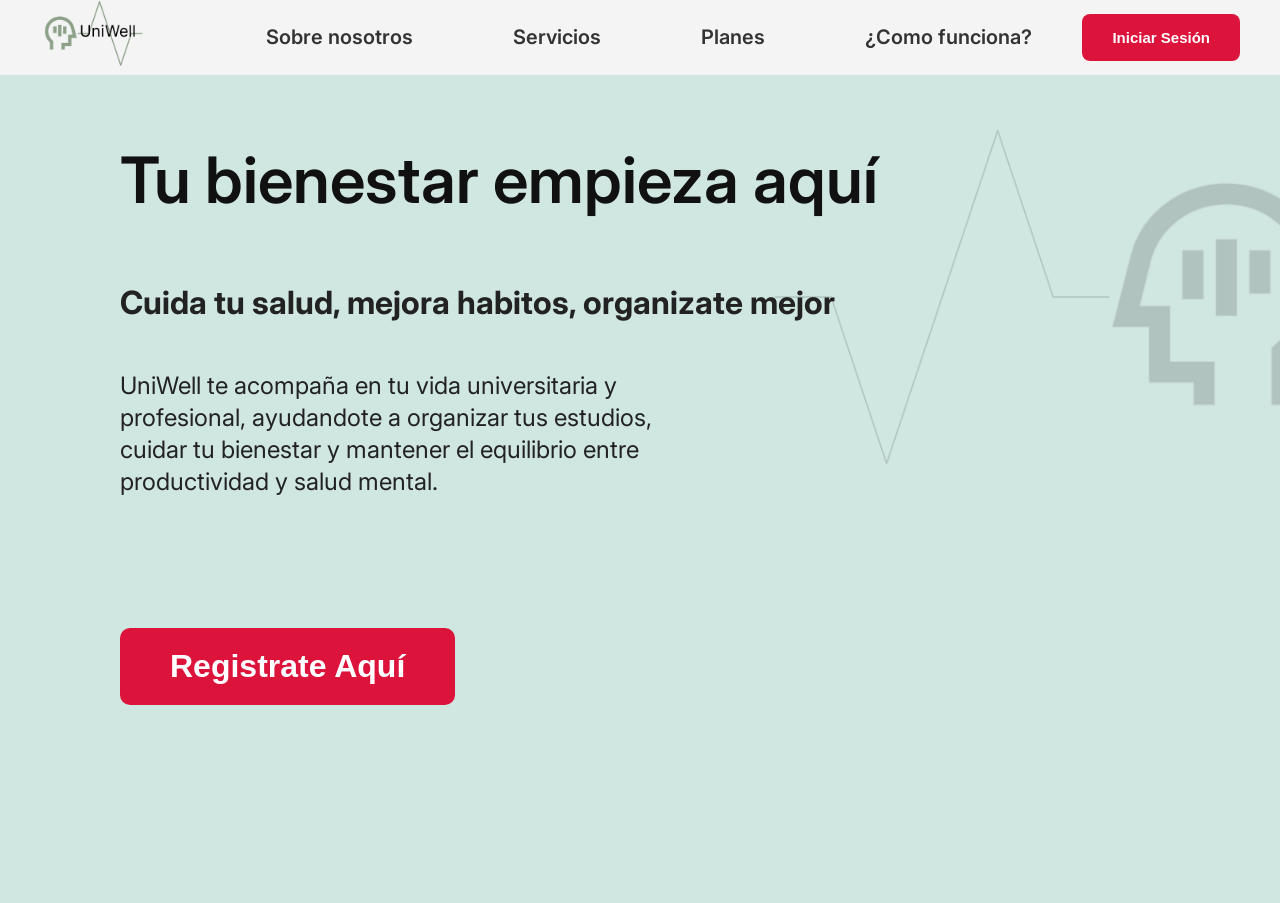
==== public/index.html @ b7017a2a "Elaboración de Landing Page" ====
<!DOCTYPE html>
<html lang="es">
<head>
    <meta charset="UTF-8">
    <meta name="viewport" content="width=device-width, initial-scale=1.0">
    <meta name="description" content="UniWell">
    <title>UniWell</title>
    <link rel="icon" href="favicon.ico" type="image/x-icon">
    <link rel="preconnect" href="https://fonts.googleapis.com">
    <link rel="preconnect" href="https://fonts.gstatic.com" crossorigin>
    <link href="https://fonts.googleapis.com/css2?family=Inter:wght@100;200;300;400;500;600;700;800;900&display=swap"
          rel="stylesheet">
    <link rel="stylesheet" href="assets/styles/styles.css">
</head>

<body>
<header class="header" id="header">

    <div class="LOGO">
        <a href="index.html">
            <img src="assets/images/logo.png" alt="UniWell" class="logo">
        </a>
    </div>


    <nav class="barra-navegacion" id="nav">

        <ul class="elementos-navegacion">
            <li><a href="#"> Sobre nosotros </a></li>
            <li><a href="#"> Servicios </a></li>
            <li><a href="#"> Planes </a></li>
            <li><a href="#"> ¿Como funciona? </a></li>

        </ul>
    </nav>

    <button class="boton-iniciosesion">Iniciar Sesión</button>

</header>

<main>
    <section class="menu-principal">

        <div class="contenido-principal">
            <h1>Tu bienestar empieza aquí</h1>
            <h3>Cuida tu salud, mejora habitos, organizate mejor</h3>
            <p>UniWell te acompaña en tu vida universitaria y profesional, ayudandote a organizar tus estudios, cuidar
                tu bienestar y mantener el equilibrio entre productividad y salud mental.</p>
            <button class="boton-registrarse">Registrate Aquí</button>
        </div>

        <div class="imagen-principal">
            <img src="assets/images/fondo-landing.png" alt="Fondo del Landing Page">

        </div>

    </section>
</main>

<footer>

</footer>

<script src="assets/scripts/main.js"></script>
</body>
</html>
---- public/assets/styles/styles.css ----
* {
    margin: 0;
    padding: 0;
    box-sizing: border-box;
}

body {
    display: flex;
    flex-direction: column;
    font-family: 'Inter', -apple-system, BlinkMacSystemFont, 'Segoe UI', sans-serif;
    background-color: #f4f4f4;
    color: #333;
    line-height: 1.6;
}


h1, h2, h3 {
    margin-bottom: 15px;
    color: #222;
}


button {
    background-color: #007BFF ;
    color: #fff;
    border: none;
    padding: 10px 15px;
    cursor: pointer;
    border-radius: 5px;
}

button:hover {
    background-color: #0056b3;
}

.container {
    max-width: 1200px;
    margin: 0;
    padding: 20px;
    background-color: #fff;
    box-shadow: 0 0 10px rgba(0, 0, 0, 0.1);
    border-radius: 8px;
}


.header {
    display: flex;
    flex-direction: row;
    align-items: center;
    justify-content: space-between;
    color: black;
    padding: 1px 40px;

}

.header .logo {
    height: 65px;
    width: auto;
    object-fit: contain;
}


.barra-navegacion {
    flex: 1;
    display: flex ;
    justify-content: end;
    padding-right: 50px;
}


.elementos-navegacion {
    display: flex;
    list-style: none;
    gap: 100px;
    margin: 0;
    padding: 0;
}

.elementos-navegacion li a {
    position: relative;
    color: #333;
    font-weight: 600;
    font-size: 20px;
    transition: color 0.3s ease;
    text-decoration: none;
    padding-bottom: 5px;
}

.elementos-navegacion li a::after {
    content: "";
    position: absolute;
    left: 0;
    bottom: -20px;
    width: 0;
    height: 3px;
    background-color: darkseagreen;
    transition: width 0.3s ease;
    border-radius: 3px;
}


.elementos-navegacion li a:hover {
    color: darkseagreen;
}

.elementos-navegacion li a:hover::after {
    width: 100%;
}

.boton-iniciosesion {
    background-color: crimson;
    color: #fff;
    border: none;
    padding: 15px 30px;
    cursor: pointer;
    border-radius: 8px;
    font-weight:600;
    font-size: 15px;
    transition: background-color 0.3s ease, transform 0.2s ease;
    display: flex;
    align-items: center;
}

.boton-iniciosesion:hover {
    background-color: brown;
    transform: translateY(-2px);
}

.menu-principal {
    display: flex;
    align-items: flex-start;
    justify-content: space-between;
    background: #cfe6e1;
    padding:  0 120px;
    min-height: 92vh;
}

.contenido-principal{
    max-width: 600px;
}

.contenido-principal h1 {
    font-size: 4rem;
    font-weight: 600;
    color: #111;
    line-height: 1.1;
    white-space: nowrap;
    margin: 70px 0;
}

.contenido-principal h3{
    font-size: 2rem;
    color: #222;
    margin-bottom: 50px;
    line-height: 1.1;
    white-space: nowrap;
}

.contenido-principal p{
    font-size: 1.5rem;
    color: #222;
    line-height: 2rem;
    margin: 50px 0;
}


.boton-registrarse {
    background-color: crimson;
    color: white;
    border: none;
    padding: 20px 50px;
    font-size: 2rem;
    font-weight: bold;
    border-radius: 10px;
    cursor: pointer;
    transition: all 0.3s ease;
    margin-top: 80px;
}

.boton-registrarse:hover {
    background-color: brown;
    transform: translateY(-3px);
}

.imagen-principal img {
    width: 50vw;
    height: auto;
    opacity: 0.8;
}
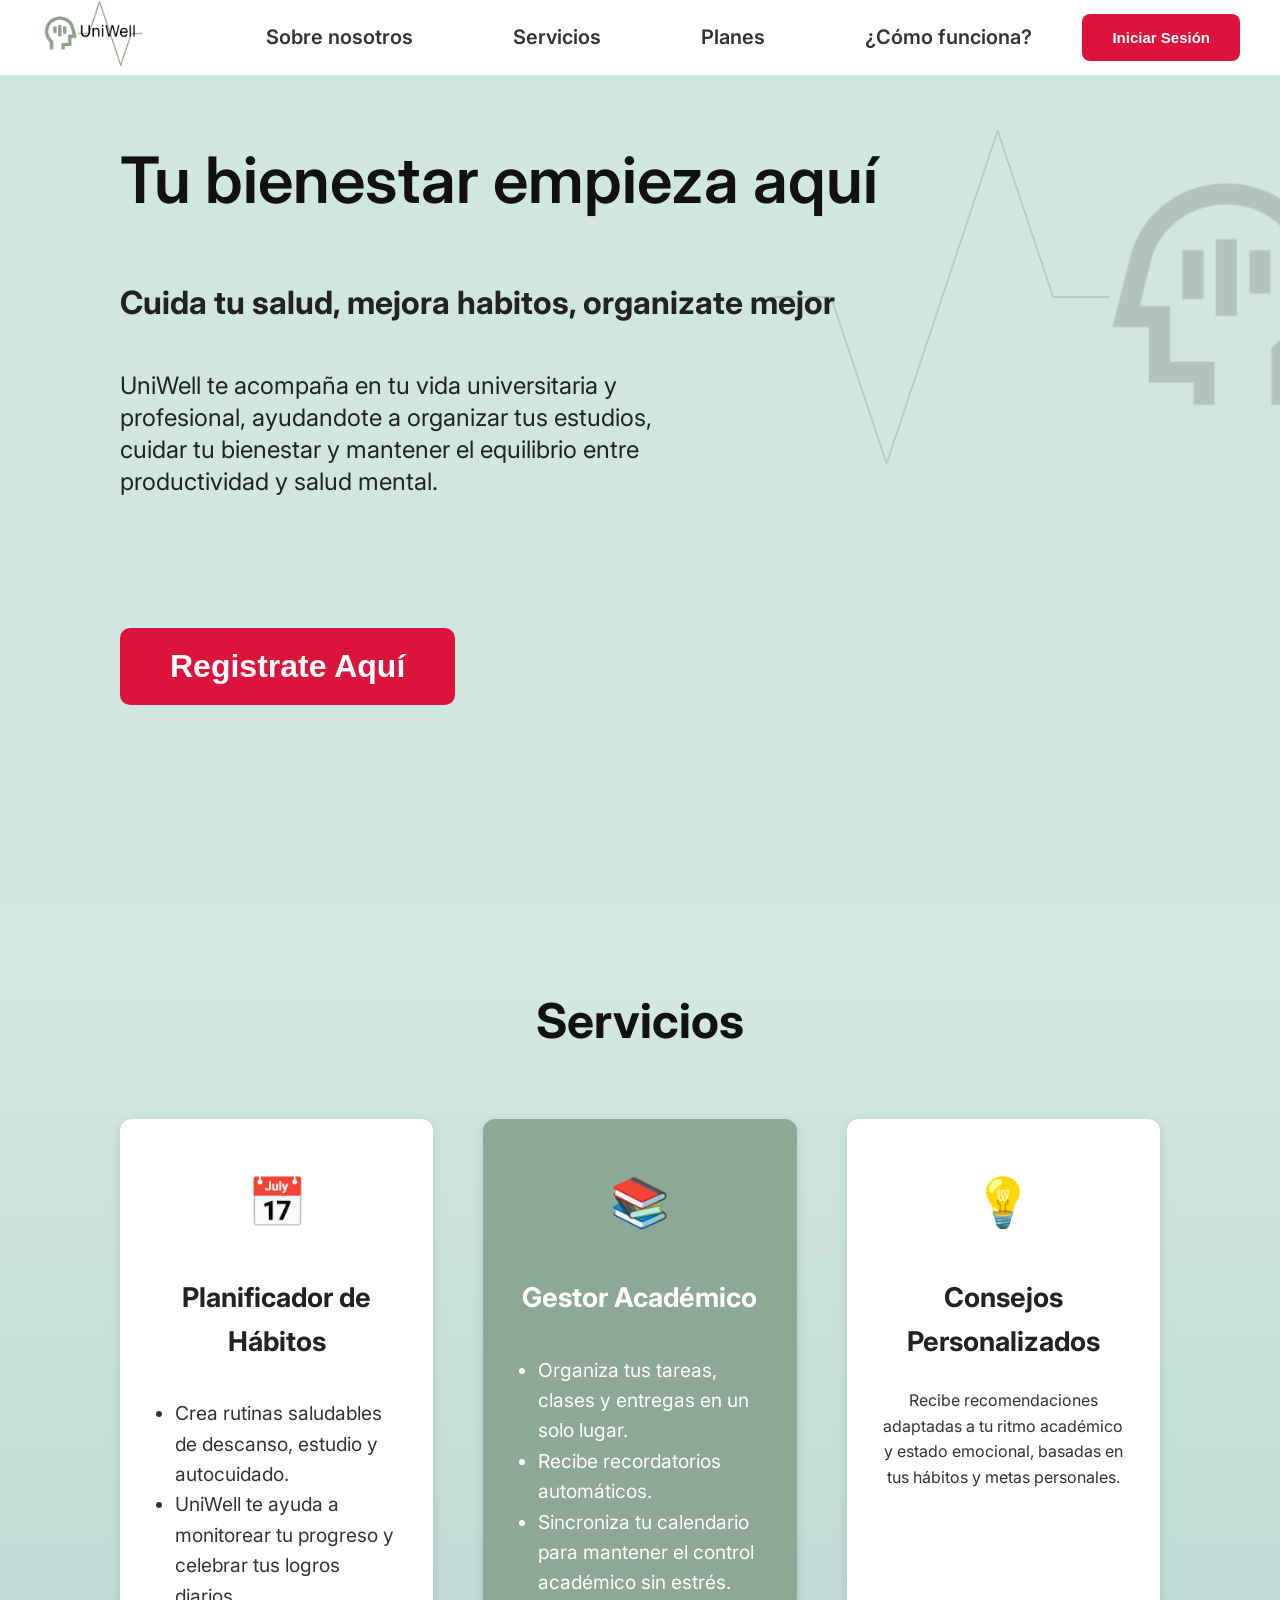
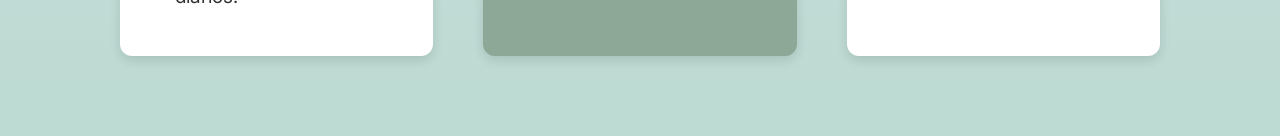
==== commit 56c6d4ff: "" ====
--- a/public/index.html
+++ b/public/index.html
@@ -14,6 +14,7 @@
 </head>
 
 <body>
+
 <header class="header" id="header">
 
     <div class="LOGO">
@@ -22,21 +23,35 @@
         </a>
     </div>
 
-
     <nav class="barra-navegacion" id="nav">
-
         <ul class="elementos-navegacion">
-            <li><a href="#"> Sobre nosotros </a></li>
-            <li><a href="#"> Servicios </a></li>
-            <li><a href="#"> Planes </a></li>
-            <li><a href="#"> ¿Como funciona? </a></li>
-
+            <li><a href="#">Sobre nosotros</a></li>
+            <li><a href="#servicios">Servicios</a></li>
+            <li><a href="#">Planes</a></li>
+            <li><a href="#">¿Cómo funciona?</a></li>
         </ul>
     </nav>
 
     <button class="boton-iniciosesion">Iniciar Sesión</button>
 
+    <div class="hamburguesa" id="hamburguesa">
+        <span></span>
+        <span></span>
+        <span></span>
+    </div>
+
+    <nav class="nav-movil" id="navMovil">
+        <ul>
+            <li><a href="#">Sobre nosotros</a></li>
+            <li><a href="#servicios">Servicios</a></li>
+            <li><a href="#">Planes</a></li>
+            <li><a href="#">¿Cómo funciona?</a></li>
+        </ul>
+    </nav>
+
 </header>
+
+<!--Menu principal-->
 
 <main>
     <section class="menu-principal">
@@ -55,6 +70,57 @@
         </div>
 
     </section>
+
+<!--Sobre nosotros-->
+
+
+
+
+
+<!--Servicios-->
+    <section class="servicios" id="servicios">
+    <h2 class="serv-titulo">Servicios</h2>
+
+    <div class="serv-contenedor">
+
+        <!-- Tarjeta izquierda -->
+        <div class="serv-tarjeta">
+            <div class="icono">📅</div>
+            <h3>Planificador de Hábitos</h3>
+            <ul>
+                <li>Crea rutinas saludables de descanso, estudio y autocuidado.</li>
+                <li>UniWell te ayuda a monitorear tu progreso y celebrar tus logros diarios.</li>
+            </ul>
+        </div>
+
+        <!-- Tarjeta central (verde) -->
+        <div class="serv-tarjeta central">
+            <div class="icono">📚</div>
+            <h3>Gestor Académico</h3>
+            <ul>
+                <li>Organiza tus tareas, clases y entregas en un solo lugar.</li>
+                <li>Recibe recordatorios automáticos.</li>
+                <li>Sincroniza tu calendario para mantener el control académico sin estrés.</li>
+            </ul>
+        </div>
+
+        <!-- Tarjeta derecha -->
+        <div class="serv-tarjeta">
+            <div class="icono">💡</div>
+            <h3>Consejos Personalizados</h3>
+            <p>Recibe recomendaciones adaptadas a tu ritmo académico y estado emocional, basadas en tus hábitos y metas personales.</p>
+           
+        </div>
+
+    </div>
+</section>
+
+<!--Planes-->
+
+
+
+<!--Como Funciona-->
+
 </main>
 
 <footer>
--- a/public/assets/styles/styles.css
+++ b/public/assets/styles/styles.css
@@ -50,6 +50,10 @@
     justify-content: space-between;
     color: black;
     padding: 1px 40px;
+    position: sticky;
+    top: 0;
+    z-index: 1000;
+    background-color: white; 
 
 }
 
@@ -58,6 +62,53 @@
     width: auto;
     object-fit: contain;
 }
+
+.hamburguesa {
+    display: none;
+    flex-direction: column;
+    gap: 6px;
+    cursor: pointer;
+}
+
+.hamburguesa span {
+    width: 28px;
+    height: 3px;
+    background: #222;
+    border-radius: 5px;
+    transition: all 0.3s ease;
+}
+
+.nav-movil {
+    display: none;
+    position: fixed;
+    top: 75px;
+    right: 0;
+    width: 100%;
+    background: white;
+    padding: 20px 0;
+    box-shadow: 0 5px 10px rgba(0,0,0,0.1);
+    z-index: 900;
+    text-align: center;
+}
+
+.nav-movil ul {
+    list-style: none;
+    display: flex;
+    flex-direction: column;
+    gap: 25px;
+}
+
+.nav-movil a {
+    text-decoration: none;
+    color: #222;
+    font-size: 1.4rem;
+    font-weight: 600;
+}
+
+.nav-activo {
+    display: block;
+}
+
 
 
 .barra-navegacion {
@@ -125,6 +176,9 @@
     background-color: brown;
     transform: translateY(-2px);
 }
+
+
+/*MENU PRINCIPAL*/
 
 .menu-principal {
     display: flex;
@@ -189,8 +243,160 @@
 }
 
 
-
-
-
-
-
+/*SOBRE NOSOTROS*/
+
+
+/*SERVICIOS*/
+
+.servicios {
+    padding: 80px 0;
+    text-align: center;
+    background: linear-gradient(180deg, #d5e9e4, #bcd9d2);
+}
+
+.serv-titulo {
+    font-size: 3rem;
+    margin-bottom: 60px;
+    color: #111;
+}
+
+.serv-contenedor {
+    display: flex;
+    justify-content: space-between;
+    align-items: stretch;
+    gap: 50px;
+    padding: 0 120px;
+}
+
+
+.serv-tarjeta {
+    flex: 1;
+    max-width: 380px;      
+    min-height: 330px;     
+    background: white;
+    padding: 45px 35px;
+    border-radius: 12px;
+    box-shadow: 0 4px 12px rgba(0,0,0,0.12);
+    text-align: center;
+    display: flex;
+    flex-direction: column;
+    justify-content: flex-start;
+    transition: transform 0.3s ease;
+}
+
+.serv-tarjeta:hover {
+    transform: translateY(-5px);
+    cursor: pointer;
+}
+
+.serv-tarjeta h3 {
+    font-size: 1.7rem;
+    margin-top: 20px;
+    margin-bottom: 25px;
+    color: #222;
+}
+
+.serv-tarjeta ul {
+    font-size: 1.2rem;
+    line-height: 1.9rem;
+    margin-top: 10px;
+    padding-left: 20px;
+    text-align: left;
+}
+
+.central {
+    background: #8ea897;
+    color: white;
+}
+
+.central h3,
+.central ul li {
+    color: white;
+}
+
+.icono {
+    font-size: 3rem;
+    margin-bottom: 15px;
+}
+
+/*  RESPONSIVE  */
+@media (max-width: 1100px) {
+
+    .menu-principal {
+        flex-direction: column;
+        text-align: center;
+        padding: 40px 20px;
+    }
+
+    .contenido-principal h1 {
+        font-size: 3rem;
+        white-space: normal;
+    }
+
+    .contenido-principal h3 {
+        font-size: 1.5rem;
+        white-space: normal;
+    }
+
+    .contenido-principal p {
+        font-size: 1.2rem;
+        line-height: 1.6rem;
+        margin-top: 20px;
+    }
+
+    .imagen-principal img {
+        width: 80%;
+        margin-top: 40px;
+    }
+
+    .barra-navegacion {
+        display: none;
+    }
+
+    .boton-iniciosesion {
+        display: none;
+    }
+
+    .hamburguesa {
+        display: flex;
+    }
+}
+
+@media (max-width: 768px) {
+    .serv-contenedor {
+        flex-direction: column;
+        padding: 0 30px;
+    }
+
+    .serv-tarjeta {
+        max-width: 100%;
+        width: 95%;
+    }
+}
+
+@media (max-width: 480px) {
+
+    .contenido-principal h1 {
+        font-size: 2.2rem;
+    }
+
+    .contenido-principal h3 {
+        font-size: 1.3rem;
+    }
+
+    .boton-registrarse {
+        font-size: 1.4rem;
+        padding: 15px 30px;
+    }
+
+    .icono {
+        font-size: 2.4rem;
+    }
+
+    .serv-tarjeta {
+        padding: 35px 25px;
+        min-height: 280px;
+    }
+}
+
+
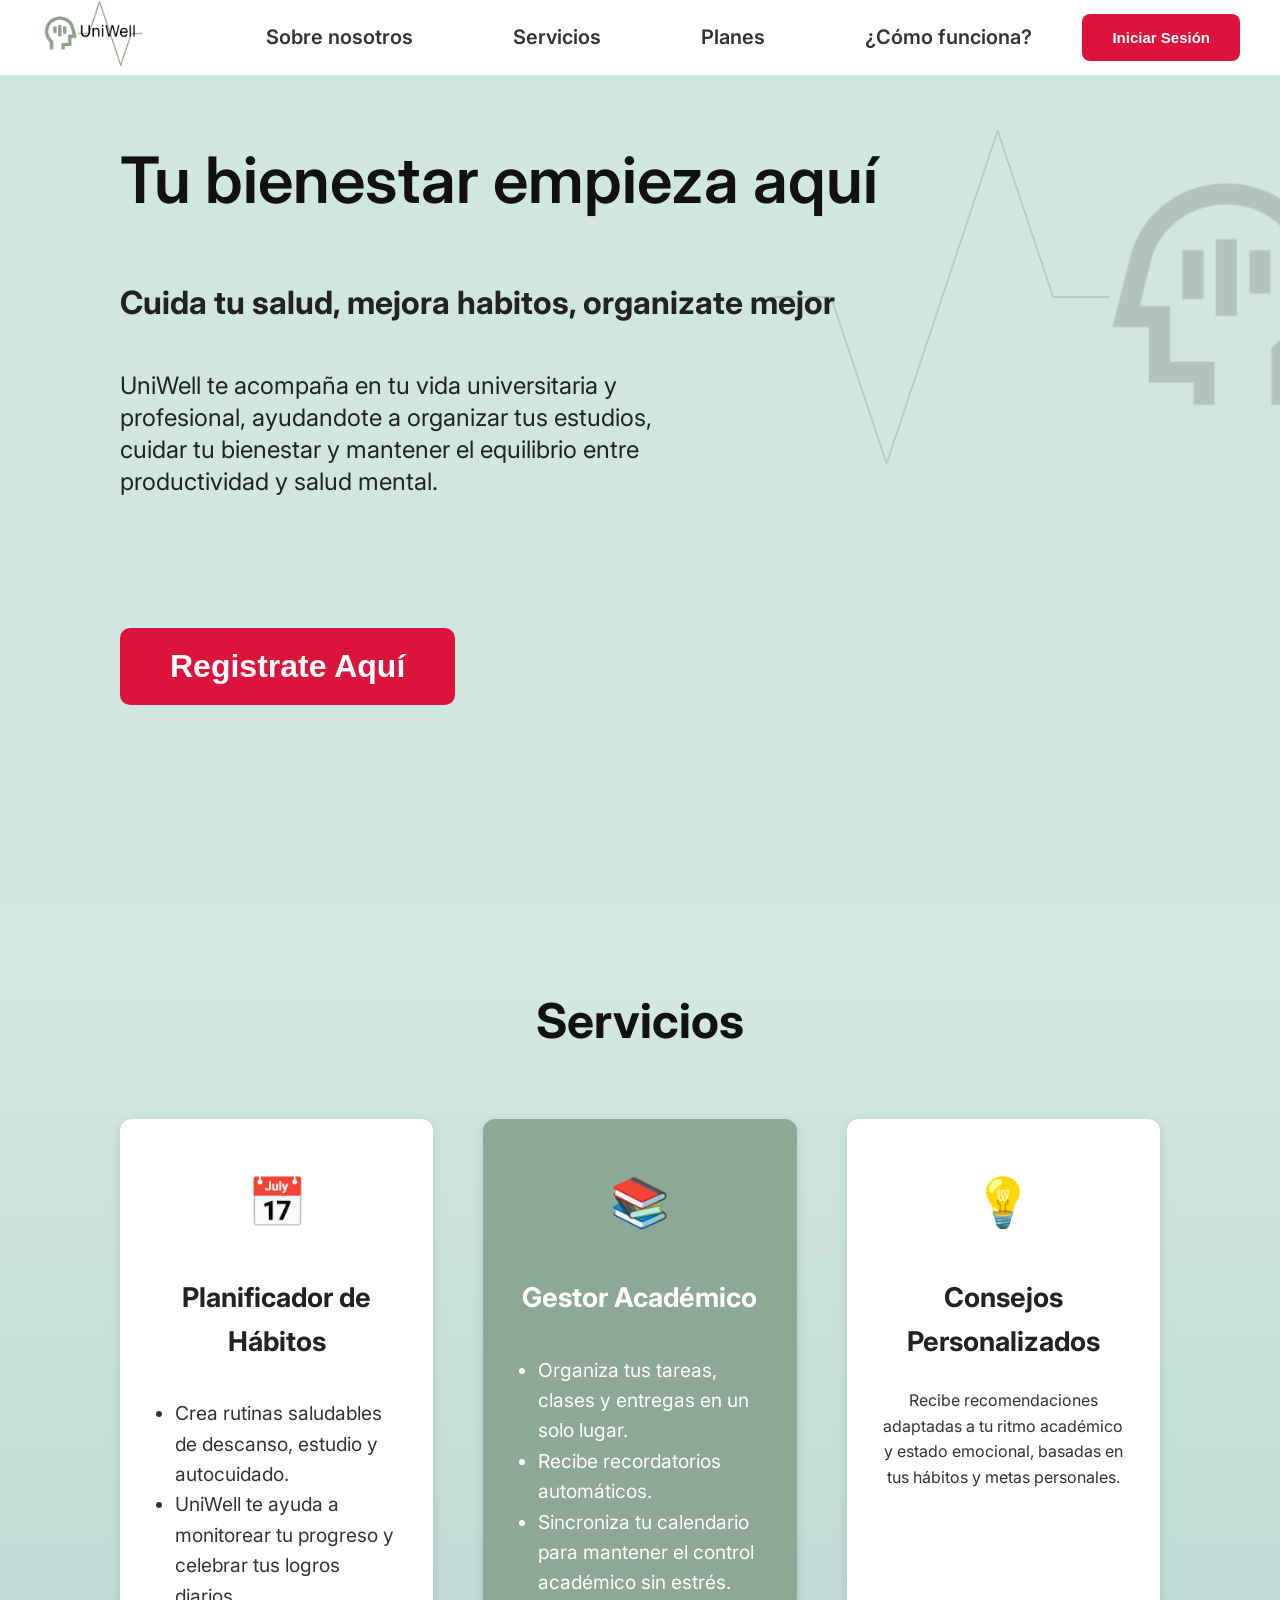
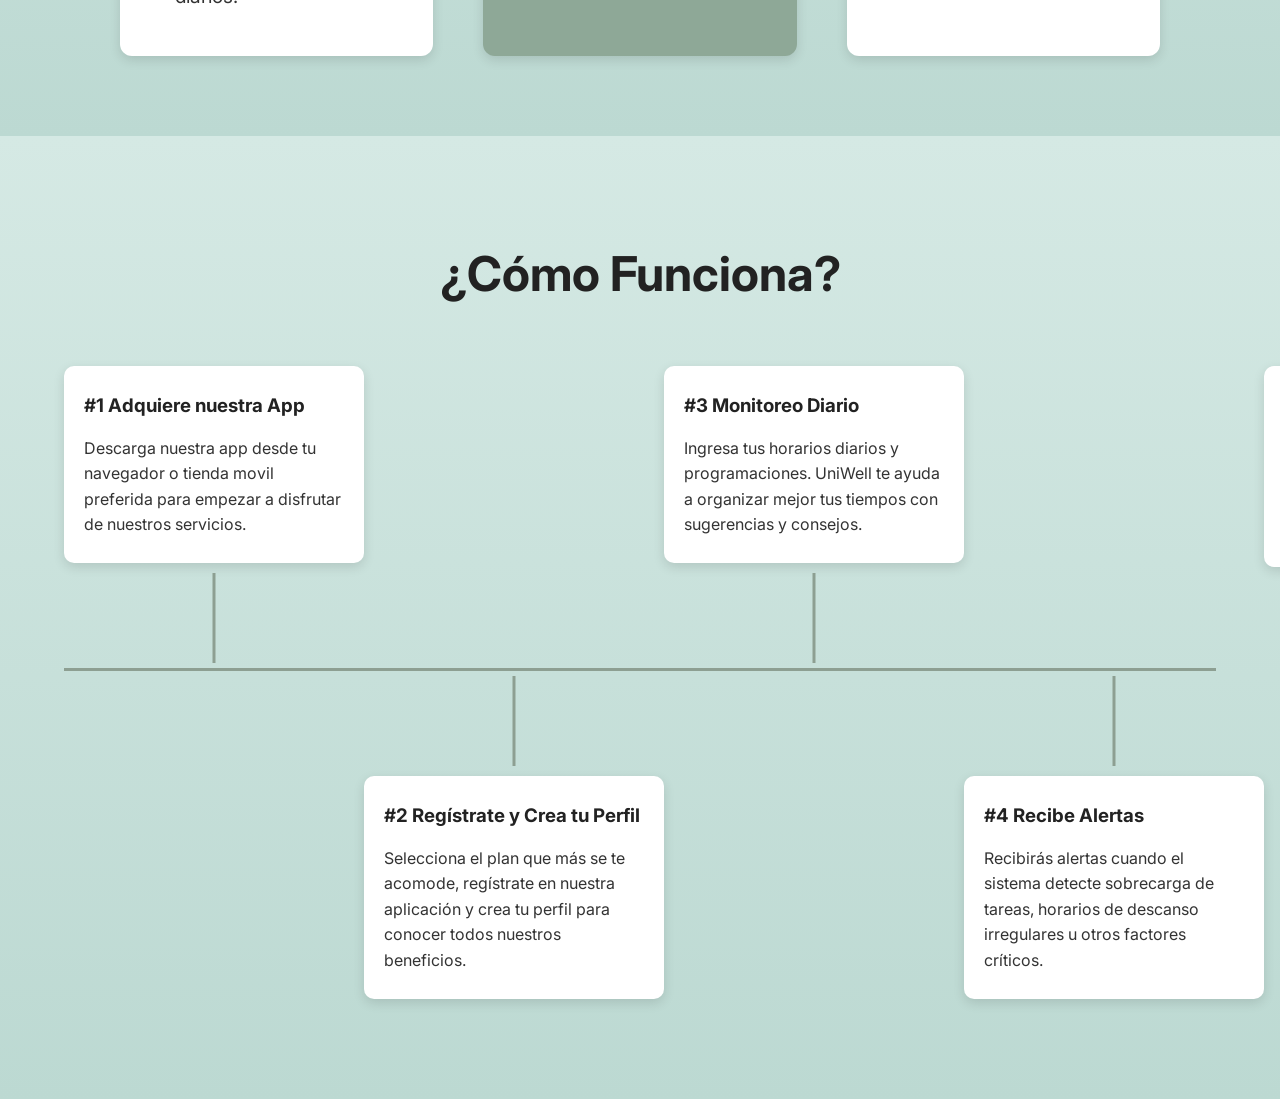
==== commit 61480348: "commit" ====
--- a/public/index.html
+++ b/public/index.html
@@ -27,7 +27,7 @@
         <ul class="elementos-navegacion">
             <li><a href="#">Sobre nosotros</a></li>
             <li><a href="#servicios">Servicios</a></li>
-            <li><a href="#">Planes</a></li>
+            <li><a href="#funciona">Planes</a></li>
             <li><a href="#">¿Cómo funciona?</a></li>
         </ul>
     </nav>
@@ -120,6 +120,55 @@
 
 
 <!--Como Funciona-->
+<section class="funciona" id="funciona">
+    <h2 class="funciona-titulo">¿Cómo Funciona?</h2>
+
+    <div class="funciona-linea"></div>
+
+    <div class="funciona-contenedor">
+
+        <!-- Paso 1 -->
+        <div class="funciona-item arriba">
+            <div class="funciona-tarjeta">
+                <h3>#1 Adquiere nuestra App</h3>
+                <p>Descarga nuestra app desde tu navegador o tienda movil preferida para empezar a disfrutar de nuestros servicios.</p>
+            </div>
+        </div>
+
+        <!-- Paso 2 -->
+        <div class="funciona-item abajo">
+            <div class="funciona-tarjeta">
+                <h3>#2 Regístrate y Crea tu Perfil</h3>
+                <p>Selecciona el plan que más se te acomode, regístrate en nuestra aplicación y crea tu perfil para conocer todos nuestros beneficios.</p>
+            </div>
+        </div>
+
+        <!-- Paso 3 -->
+        <div class="funciona-item arriba">
+            <div class="funciona-tarjeta">
+                <h3>#3 Monitoreo Diario</h3>
+                <p>Ingresa tus horarios diarios y programaciones. UniWell te ayuda a organizar mejor tus tiempos con sugerencias y consejos.</p>
+            </div>
+        </div>
+
+        <!-- Paso 4 -->
+        <div class="funciona-item abajo">
+            <div class="funciona-tarjeta">
+                <h3>#4 Recibe Alertas</h3>
+                <p>Recibirás alertas cuando el sistema detecte sobrecarga de tareas, horarios de descanso irregulares u otros factores críticos.</p>
+            </div>
+        </div>
+
+        <!-- Paso 5 -->
+        <div class="funciona-item arriba">
+            <div class="funciona-tarjeta">
+                <h3>#5 Cumple con tus Metas Diarias</h3>
+                <p>UniWell te recomienda nuevas rutinas y pausas saludables para mantener tu energía y bienestar.</p>
+            </div>
+        </div>
+
+    </div>
+</section>
 
 </main>
 
--- a/public/assets/styles/styles.css
+++ b/public/assets/styles/styles.css
@@ -319,6 +319,78 @@
     margin-bottom: 15px;
 }
 
+/*COMO FUNCIONA*/
+
+.funciona {
+    padding: 100px 0;
+    background: linear-gradient(180deg, #d5e9e4, #bcd9d2);
+    text-align: center;
+}
+
+.funciona-titulo {
+    font-size: 3rem;
+    margin-bottom: 40px;
+}
+
+.funciona-linea {
+    width: 90%;
+    height: 3px;
+    background-color: #8d9f92;
+    margin: 200px auto;
+    transform: translateY(155px);
+}
+
+.funciona-contenedor {
+    display: flex;
+    justify-content: space-between;
+    align-items: flex-start;
+    width: 90%;
+    margin: 0 auto;
+}
+
+.funciona-tarjeta {
+    width: 300px;
+    background: white;
+    padding: 25px 20px;
+    border-radius: 10px;
+    box-shadow: 0 4px 12px rgba(0,0,0,0.12);
+    text-align: left;
+}
+
+.funciona-item {
+    position: relative;
+}
+
+.funciona-item.arriba {
+    transform: translateY(-350px);
+    margin-bottom: 0;
+}
+.funciona-item.arriba::after {
+    content: "";
+    position: absolute;
+    top: calc(100% + 10px);   
+    left: 50%;
+    width: 3px;
+    height: 90px;
+    background-color: #8d9f92;
+    transform: translateX(-50%);
+}
+
+.funciona-item.abajo {
+    margin-top: 60px;
+}
+.funciona-item.abajo::before {
+    content: "";
+    position: absolute;
+    bottom: calc(100% + 10px);   
+    left: 50%;
+    width: 3px;
+    height: 90px;
+    background-color: #8d9f92;
+    transform: translateX(-50%);
+}
+
+
 /*  RESPONSIVE  */
 @media (max-width: 1100px) {
 
@@ -398,5 +470,38 @@
         min-height: 280px;
     }
 }
-
-
+@media (max-width: 1100px) {
+    .funciona-contenedor {
+        flex-direction: column;
+        gap: 90px;
+        padding: 0 20px;
+    }
+
+    .funciona-tarjeta {
+        width: 90%;
+        max-width: 450px;
+        text-align: center;
+    }
+
+    .funciona-item.arriba::after,
+    .funciona-item.abajo::before {
+        height: 40px;
+    }
+}
+
+@media (max-width: 480px) {
+    .funciona-tarjeta {
+        width: 95%;
+        padding: 20px;
+    }
+
+    .funciona-tarjeta h3 {
+        font-size: 1rem;
+    }
+
+    .funciona-tarjeta p {
+        font-size: 0.9rem;
+    }
+}
+
+
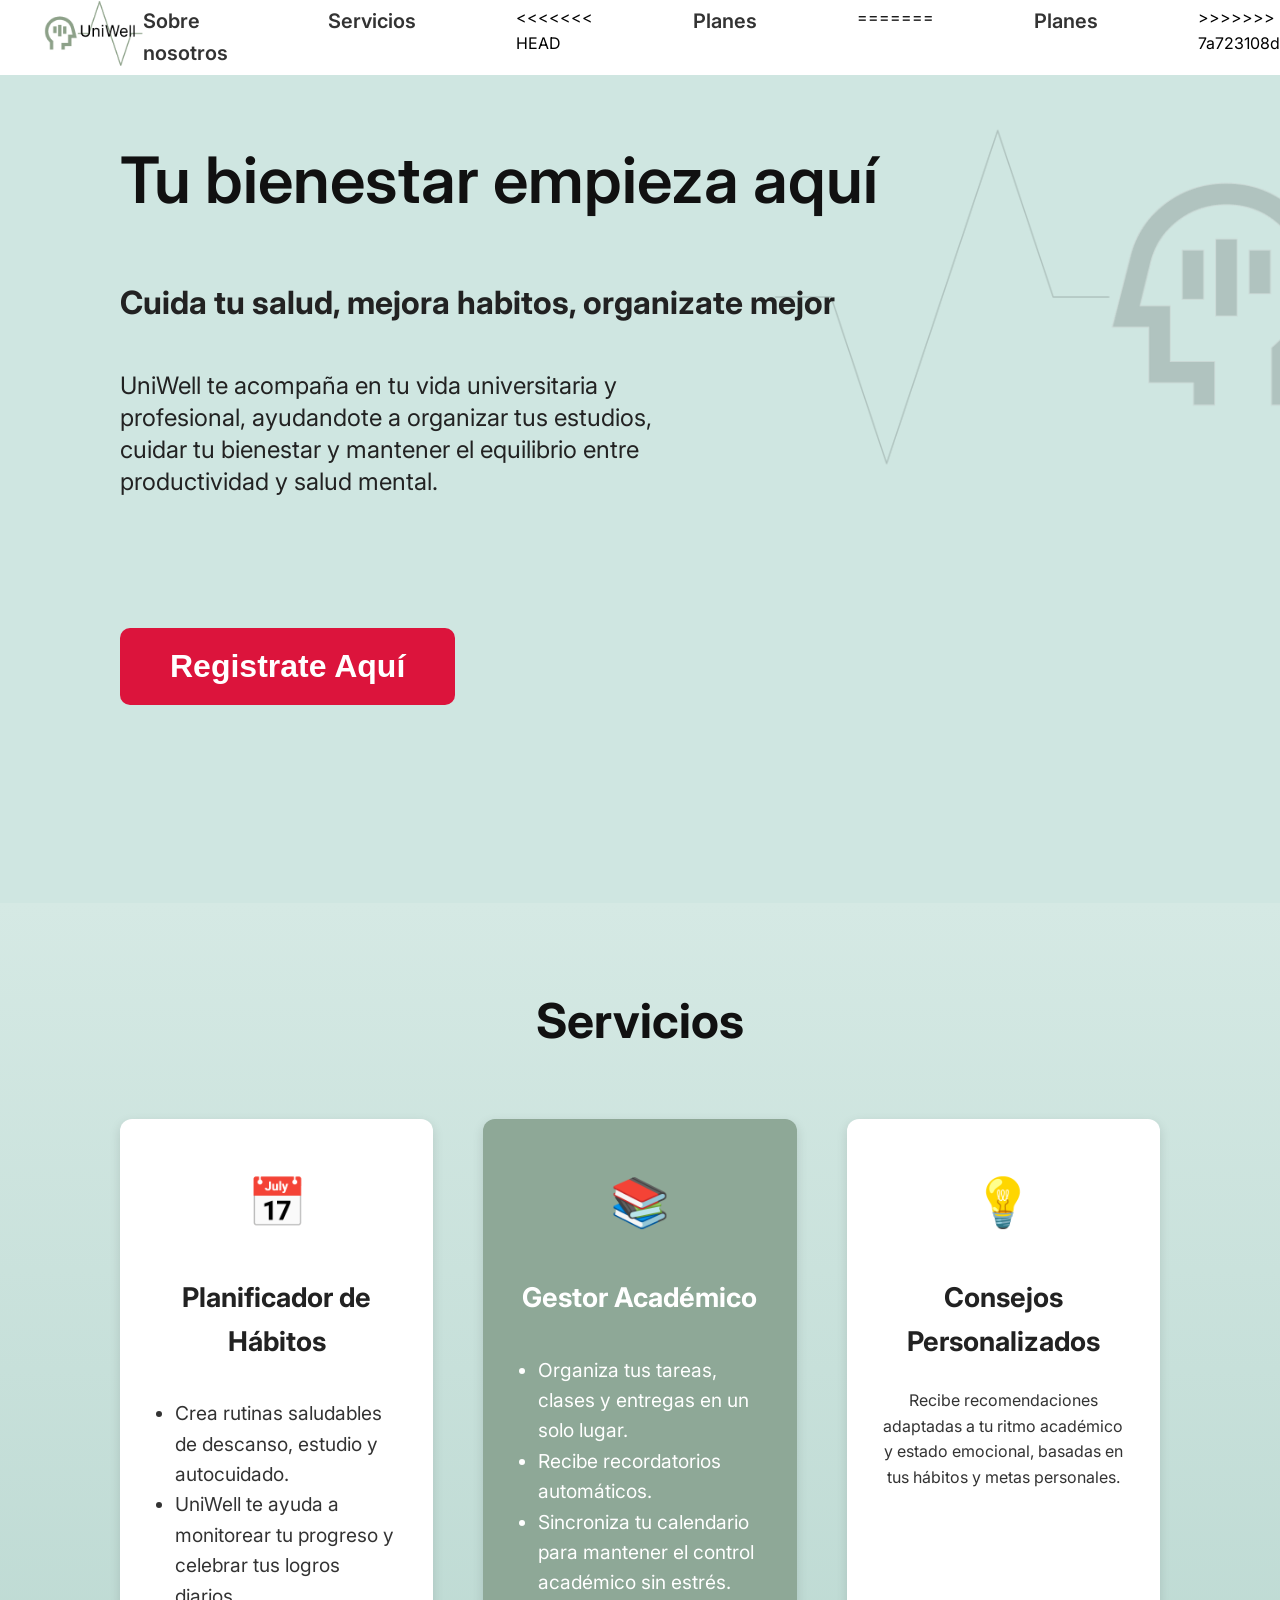
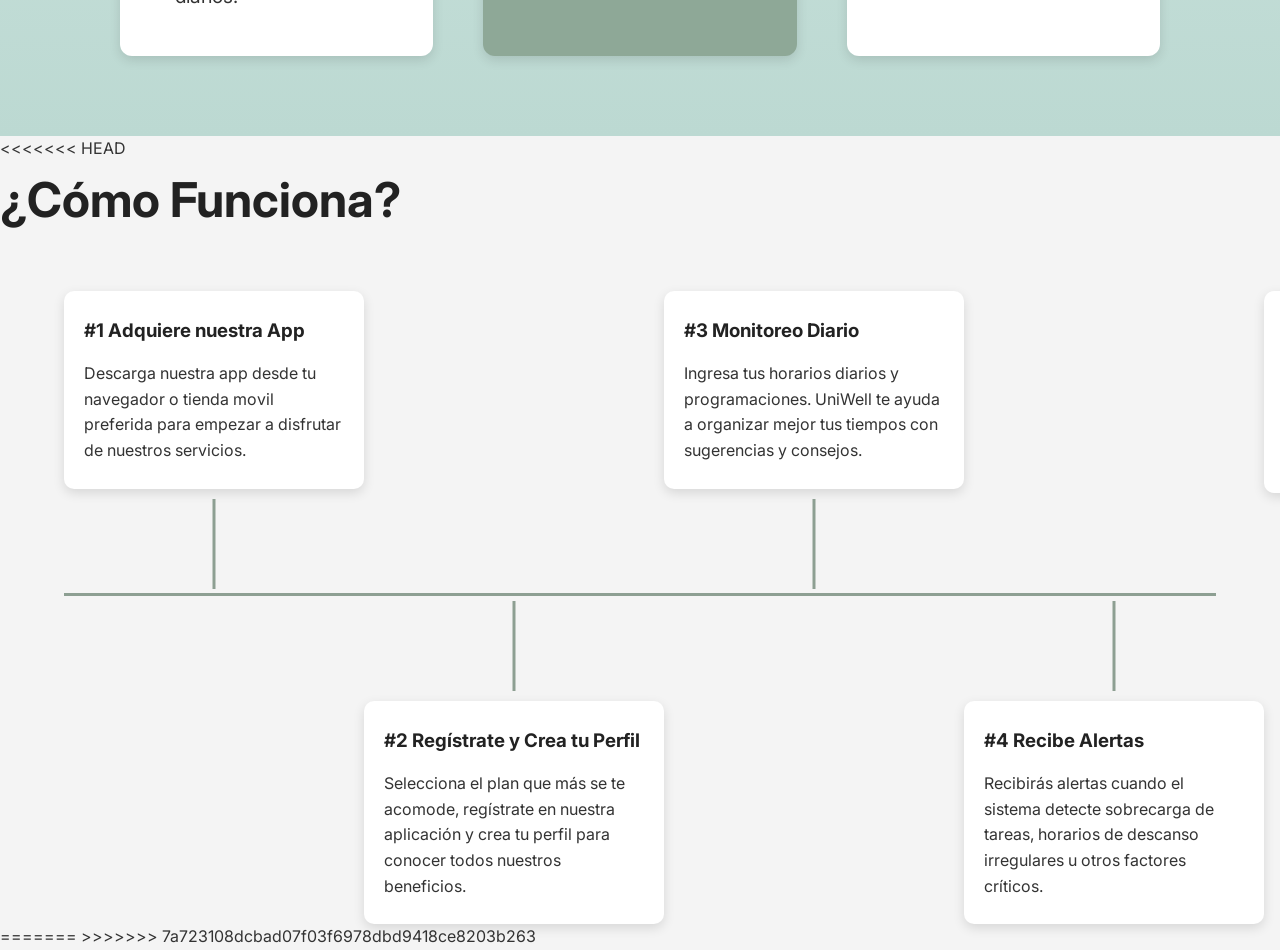
==== commit 7a8d5e51: "Merge branch 'feature/landing-page' of https://github.com/UniWell-TrabajoIHC/UniWell into feature/la" ====
--- a/public/index.html
+++ b/public/index.html
@@ -27,7 +27,11 @@
         <ul class="elementos-navegacion">
             <li><a href="#">Sobre nosotros</a></li>
             <li><a href="#servicios">Servicios</a></li>
+<<<<<<< HEAD
             <li><a href="#funciona">Planes</a></li>
+=======
+            <li><a href="#">Planes</a></li>
+>>>>>>> 7a723108dcbad07f03f6978dbd9418ce8203b263
             <li><a href="#">¿Cómo funciona?</a></li>
         </ul>
     </nav>
@@ -120,6 +124,7 @@
 
 
 <!--Como Funciona-->
+<<<<<<< HEAD
 <section class="funciona" id="funciona">
     <h2 class="funciona-titulo">¿Cómo Funciona?</h2>
 
@@ -169,6 +174,8 @@
 
     </div>
 </section>
+=======
+>>>>>>> 7a723108dcbad07f03f6978dbd9418ce8203b263
 
 </main>
 
--- a/public/assets/styles/styles.css
+++ b/public/assets/styles/styles.css
@@ -319,6 +319,7 @@
     margin-bottom: 15px;
 }
 
+<<<<<<< HEAD
 /*COMO FUNCIONA*/
 
 .funciona {
@@ -391,6 +392,8 @@
 }
 
 
+=======
+>>>>>>> 7a723108dcbad07f03f6978dbd9418ce8203b263
 /*  RESPONSIVE  */
 @media (max-width: 1100px) {
 
@@ -470,6 +473,7 @@
         min-height: 280px;
     }
 }
+<<<<<<< HEAD
 @media (max-width: 1100px) {
     .funciona-contenedor {
         flex-direction: column;
@@ -503,5 +507,7 @@
         font-size: 0.9rem;
     }
 }
-
-
+=======
+>>>>>>> 7a723108dcbad07f03f6978dbd9418ce8203b263
+
+
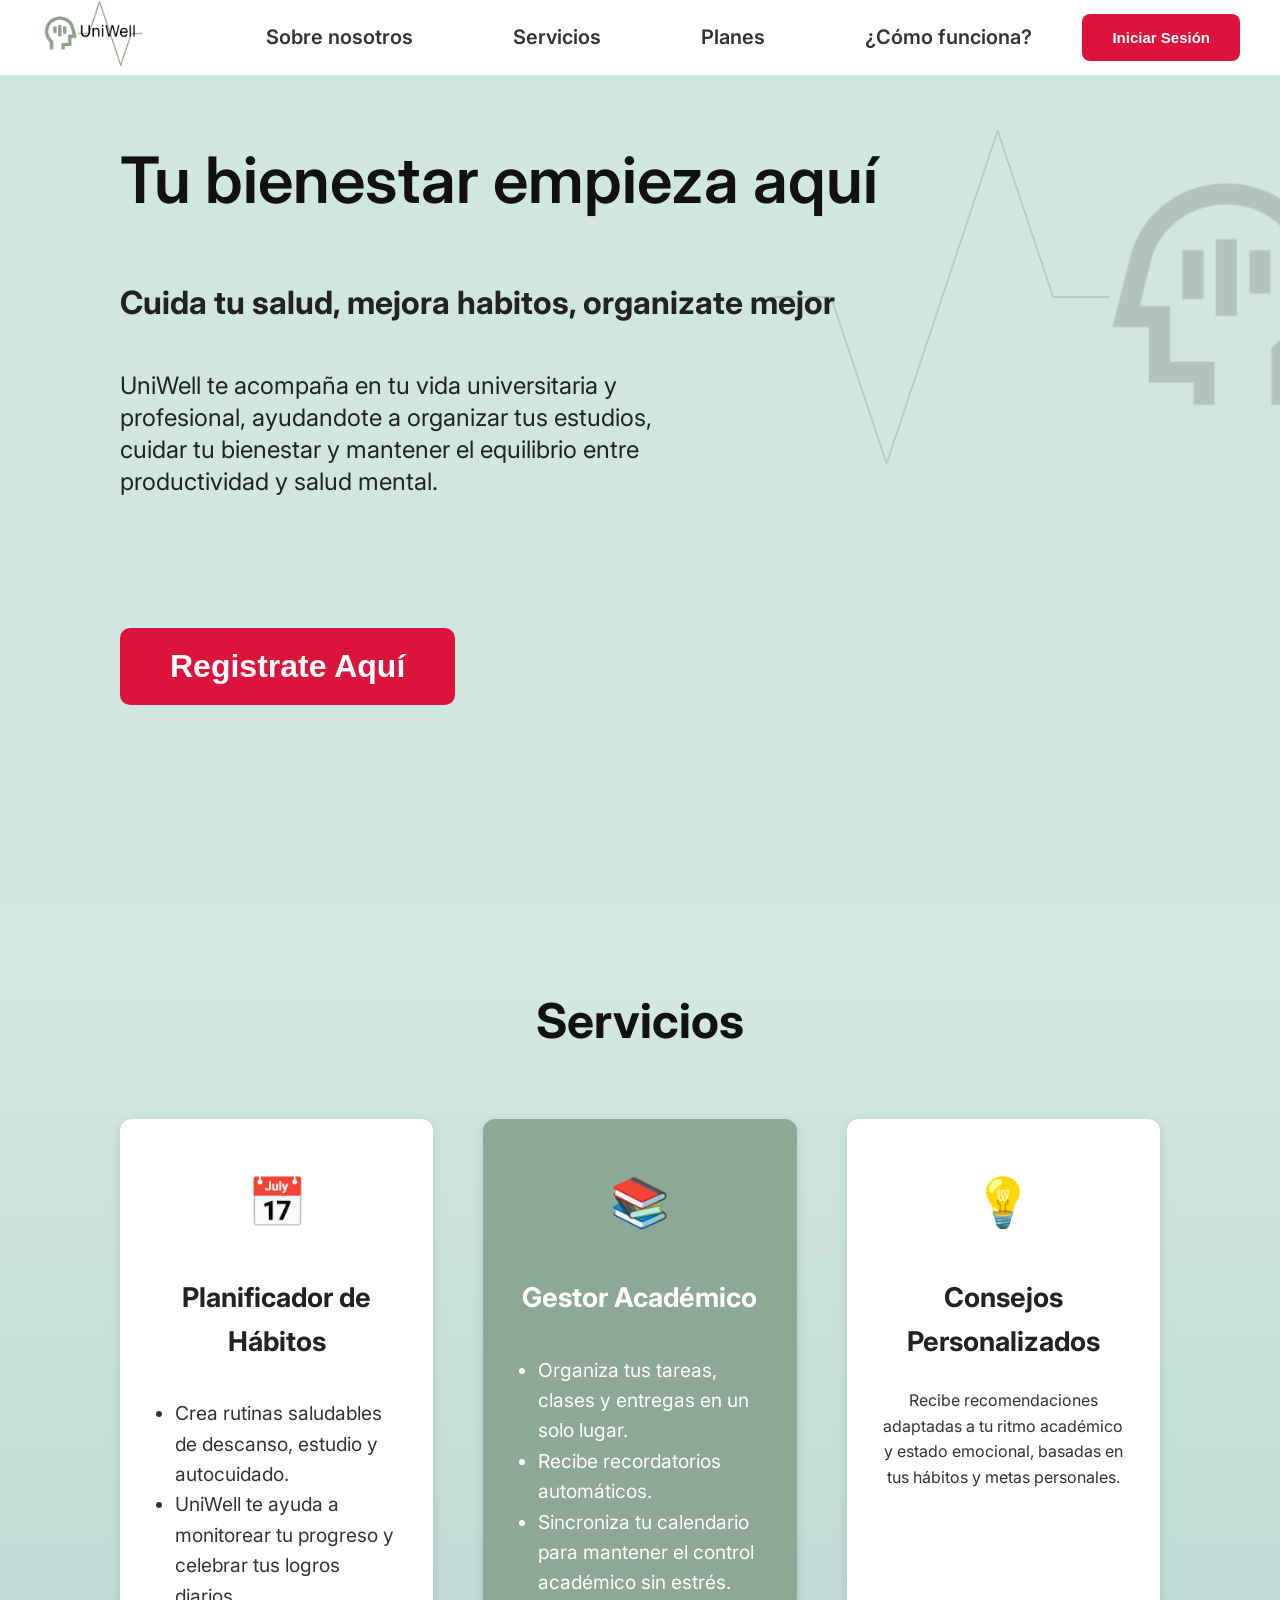
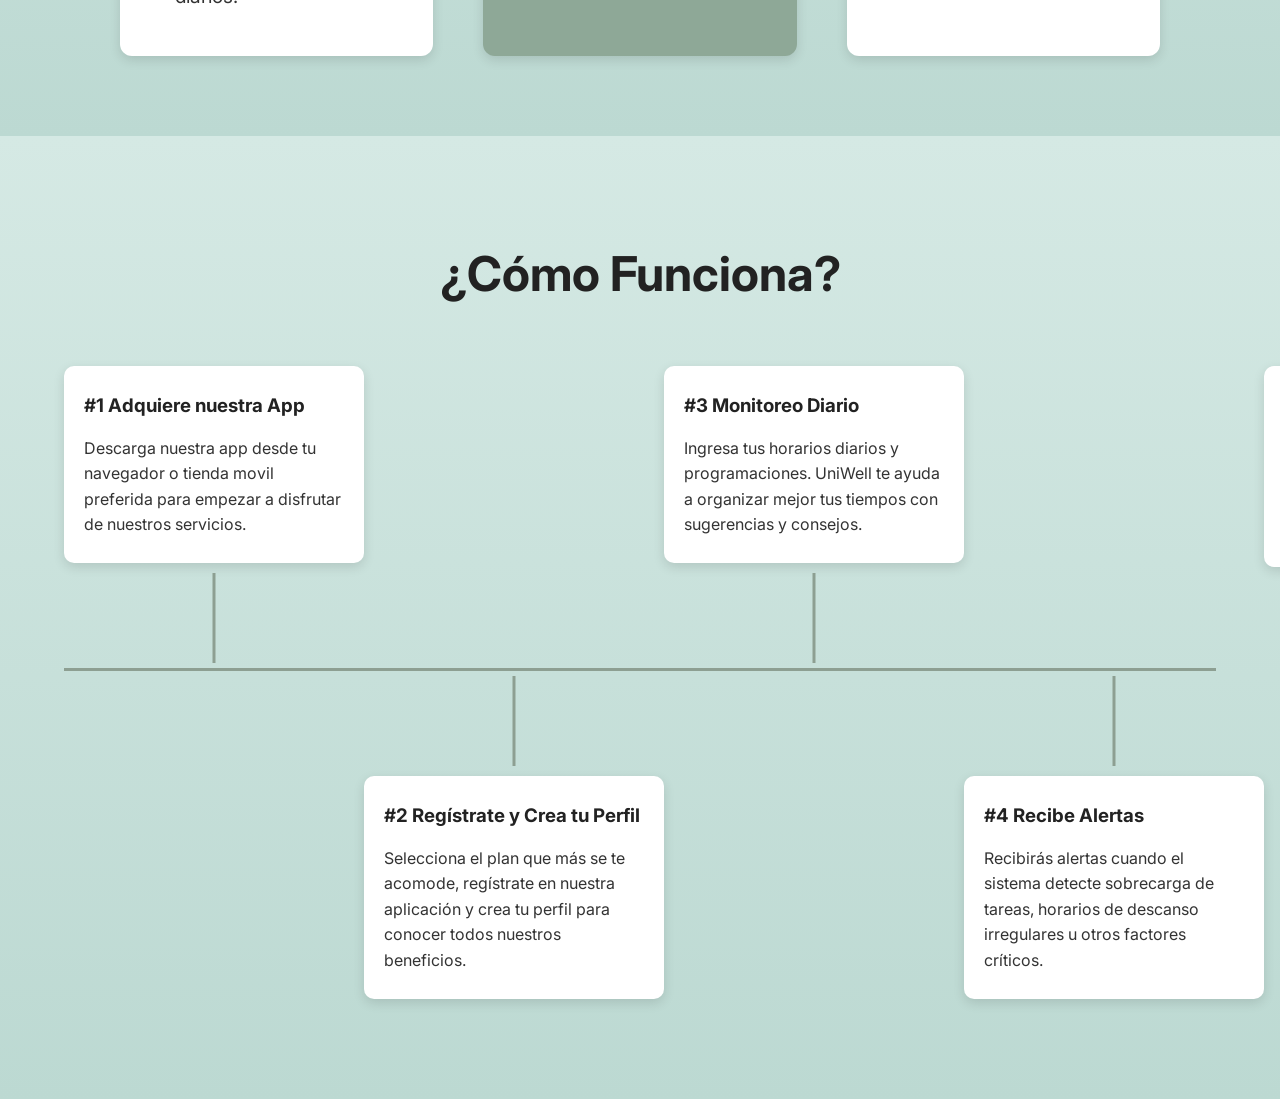
==== commit 36c2f2f4: "commit" ====
--- a/public/index.html
+++ b/public/index.html
@@ -27,11 +27,7 @@
         <ul class="elementos-navegacion">
             <li><a href="#">Sobre nosotros</a></li>
             <li><a href="#servicios">Servicios</a></li>
-<<<<<<< HEAD
             <li><a href="#funciona">Planes</a></li>
-=======
-            <li><a href="#">Planes</a></li>
->>>>>>> 7a723108dcbad07f03f6978dbd9418ce8203b263
             <li><a href="#">¿Cómo funciona?</a></li>
         </ul>
     </nav>
@@ -124,7 +120,6 @@
 
 
 <!--Como Funciona-->
-<<<<<<< HEAD
 <section class="funciona" id="funciona">
     <h2 class="funciona-titulo">¿Cómo Funciona?</h2>
 
@@ -174,8 +169,6 @@
 
     </div>
 </section>
-=======
->>>>>>> 7a723108dcbad07f03f6978dbd9418ce8203b263
 
 </main>
 
--- a/public/assets/styles/styles.css
+++ b/public/assets/styles/styles.css
@@ -319,7 +319,6 @@
     margin-bottom: 15px;
 }
 
-<<<<<<< HEAD
 /*COMO FUNCIONA*/
 
 .funciona {
@@ -369,7 +368,7 @@
 .funciona-item.arriba::after {
     content: "";
     position: absolute;
-    top: calc(100% + 10px);   
+    top: calc(100% + 10px);
     left: 50%;
     width: 3px;
     height: 90px;
@@ -383,7 +382,7 @@
 .funciona-item.abajo::before {
     content: "";
     position: absolute;
-    bottom: calc(100% + 10px);   
+    bottom: calc(100% + 10px);
     left: 50%;
     width: 3px;
     height: 90px;
@@ -392,8 +391,7 @@
 }
 
 
-=======
->>>>>>> 7a723108dcbad07f03f6978dbd9418ce8203b263
+
 /*  RESPONSIVE  */
 @media (max-width: 1100px) {
 
@@ -473,7 +471,6 @@
         min-height: 280px;
     }
 }
-<<<<<<< HEAD
 @media (max-width: 1100px) {
     .funciona-contenedor {
         flex-direction: column;
@@ -507,7 +504,5 @@
         font-size: 0.9rem;
     }
 }
-=======
->>>>>>> 7a723108dcbad07f03f6978dbd9418ce8203b263
-
-
+
+
